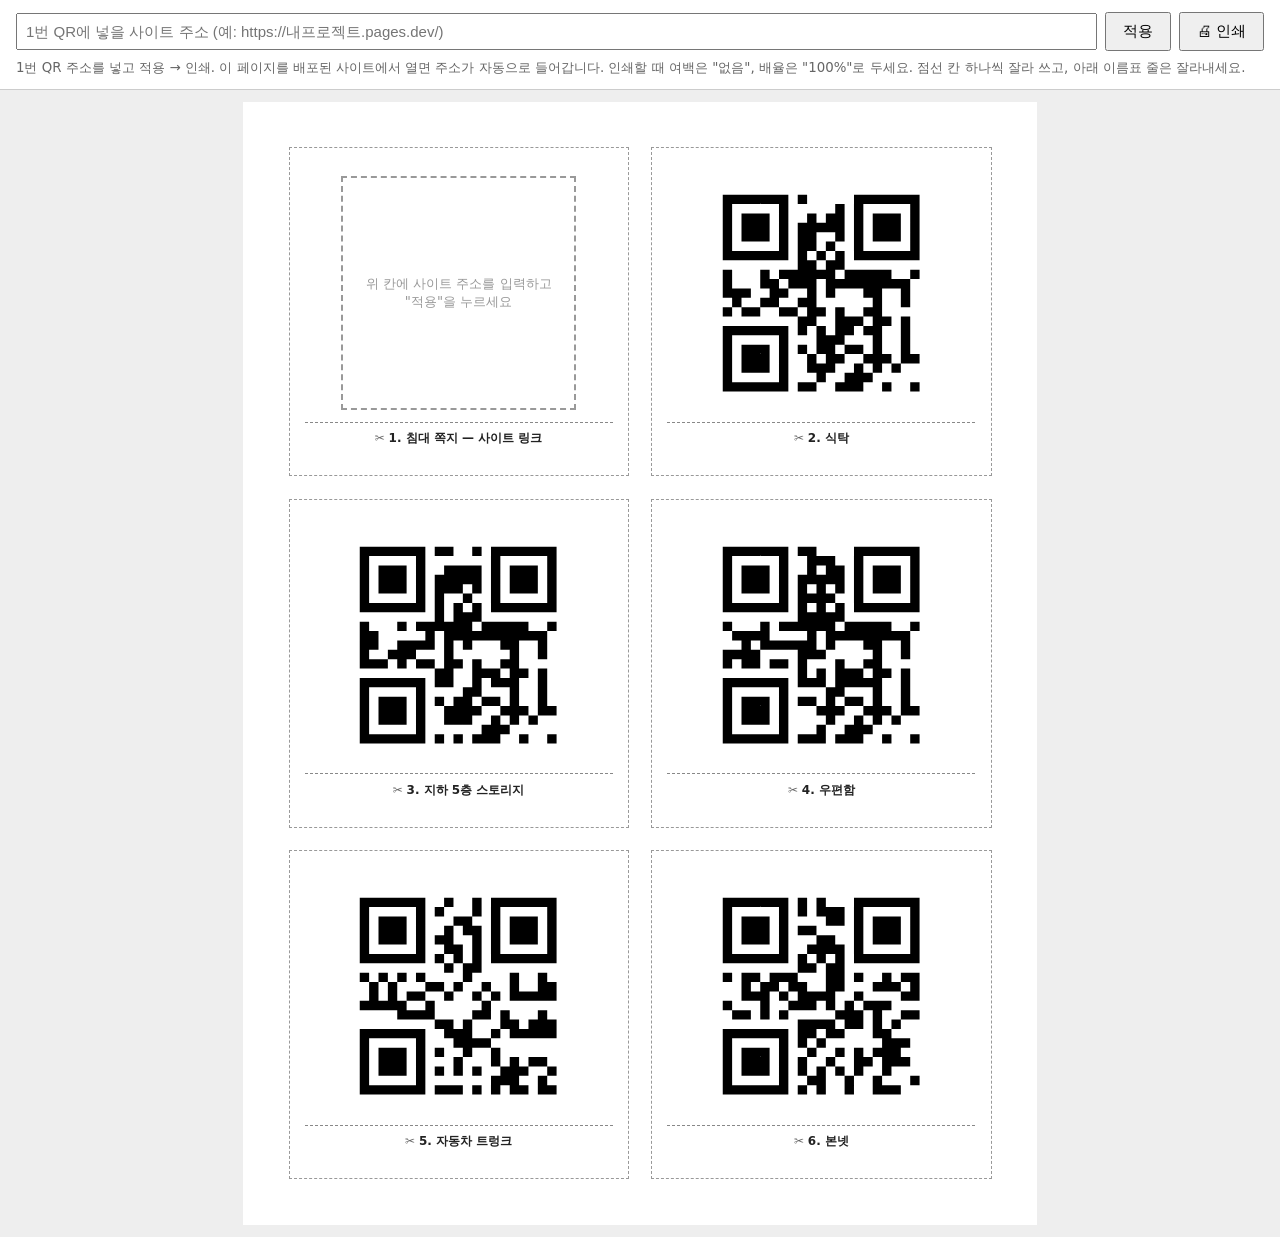
==== tools/qr-print.html @ 16299cb5 "1주년 미션 PWA 초기 커밋 Co-Authored-By: Claude Sonnet 5.5 <noreply@anthropic.com>" ====
<!doctype html>
<html lang="ko">
<head>
<meta charset="utf-8">
<meta name="viewport" content="width=device-width, initial-scale=1">
<title>QR 인쇄용</title>
<style>
  @page { size: A4; margin: 0; }
  * { box-sizing: border-box; }
  body { margin: 0; font-family: system-ui, "Apple SD Gothic Neo", "Noto Sans KR", sans-serif; background: #eee; color: #111; }

  /* 화면에서만 보이는 설정 바 */
  #bar { position: sticky; top: 0; background: #fff; padding: 12px 16px; border-bottom: 1px solid #ccc; display: flex; flex-wrap: wrap; gap: 8px; align-items: center; z-index: 5; }
  #bar input { flex: 1; min-width: 260px; padding: 8px; font-size: 15px; }
  #bar button { padding: 8px 16px; font-size: 15px; }
  #bar small { width: 100%; color: #666; }

  .sheet { width: 210mm; height: 297mm; margin: 12px auto; background: #fff; padding: 12mm; display: grid; grid-template-columns: 1fr 1fr; grid-template-rows: repeat(3, 1fr); gap: 6mm; }
  .item { border: 1px dashed #999; display: flex; flex-direction: column; align-items: center; justify-content: center; padding: 4mm; }
  .qr { width: 62mm; height: 62mm; }
  .qr svg { width: 100%; height: 100%; display: block; }
  .empty { width: 62mm; height: 62mm; border: 2px dashed #999; display: flex; align-items: center; justify-content: center; color: #999; text-align: center; padding: 4mm; font-size: 10pt; }
  /* QR 아래 이름표: 점선 박스째로 잘라서 쓰고, 이름표 줄은 잘라내세요 */
  .cut { margin-top: 3mm; width: 100%; border-top: 1px dashed #888; text-align: center; padding-top: 2mm; font-size: 9pt; color: #666; word-break: break-all; }
  .cut b { color: #222; }

  @media print {
    body { background: #fff; }
    #bar { display: none; }
    .sheet { margin: 0; }
  }
</style>
</head>
<body>
<div id="bar">
  <input id="url" placeholder="1번 QR에 넣을 사이트 주소 (예: https://내프로젝트.pages.dev/)">
  <button id="save">적용</button>
  <button onclick="print()">🖨 인쇄</button>
  <small>1번 QR 주소를 넣고 적용 → 인쇄. 이 페이지를 배포된 사이트에서 열면 주소가 자동으로 들어갑니다. 인쇄할 때 여백은 "없음", 배율은 "100%"로 두세요. 점선 칸 하나씩 잘라 쓰고, 아래 이름표 줄은 잘라내세요.</small>
</div>
<div class="sheet" id="pages"></div>

<script src="../lib/qrcode.js"></script>
<script>
// 2번 이후는 stages.js 의 answerHash 와 짝이 맞는 글자입니다. (바꾸면 해시도 바꿔야 함)
const ITEMS = [
  { label: '1. 침대 쪽지 — 사이트 링크', url: true },
  { label: '2. 식탁',     text: 'memory-01' },
  { label: '3. 지하 5층 스토리지', text: 'memory-02' },
  { label: '4. 우편함',   text: 'memory-03' },
  { label: '5. 자동차 트렁크', text: 'memory-04' },
  { label: '6. 본넷',     text: 'memory-05' }
];

const $ = id => document.getElementById(id);
const KEY = 'anniv-qr-url';

function initialUrl() {
  const q = new URLSearchParams(location.search).get('url');
  if (q) return q;
  try { const v = localStorage.getItem(KEY); if (v) return v; } catch (e) {}
  if (/^https:/.test(location.protocol)) return location.origin + '/';
  return '';
}

function svgFor(text) {
  const qr = qrcode(0, 'M');
  qr.addData(text);
  qr.make();
  return qr.createSvgTag({ scalable: true, margin: 4 });
}

function render() {
  const url = $('url').value.trim();
  $('pages').innerHTML = '';
  ITEMS.forEach(it => {
    const text = it.url ? url : it.text;
    const page = document.createElement('div');
    page.className = 'item';
    const box = document.createElement('div');
    if (text) { box.className = 'qr'; box.innerHTML = svgFor(text); }
    else { box.className = 'empty'; box.textContent = '위 칸에 사이트 주소를 입력하고 "적용"을 누르세요'; }
    const cut = document.createElement('div');
    cut.className = 'cut';
    cut.innerHTML = '✂ <b>' + it.label + '</b>' + '';
    page.append(box, cut);
    $('pages').append(page);
  });
}

$('url').value = initialUrl();
$('save').onclick = () => { try { localStorage.setItem(KEY, $('url').value.trim()); } catch (e) {} render(); };
render();
</script>
</body>
</html>
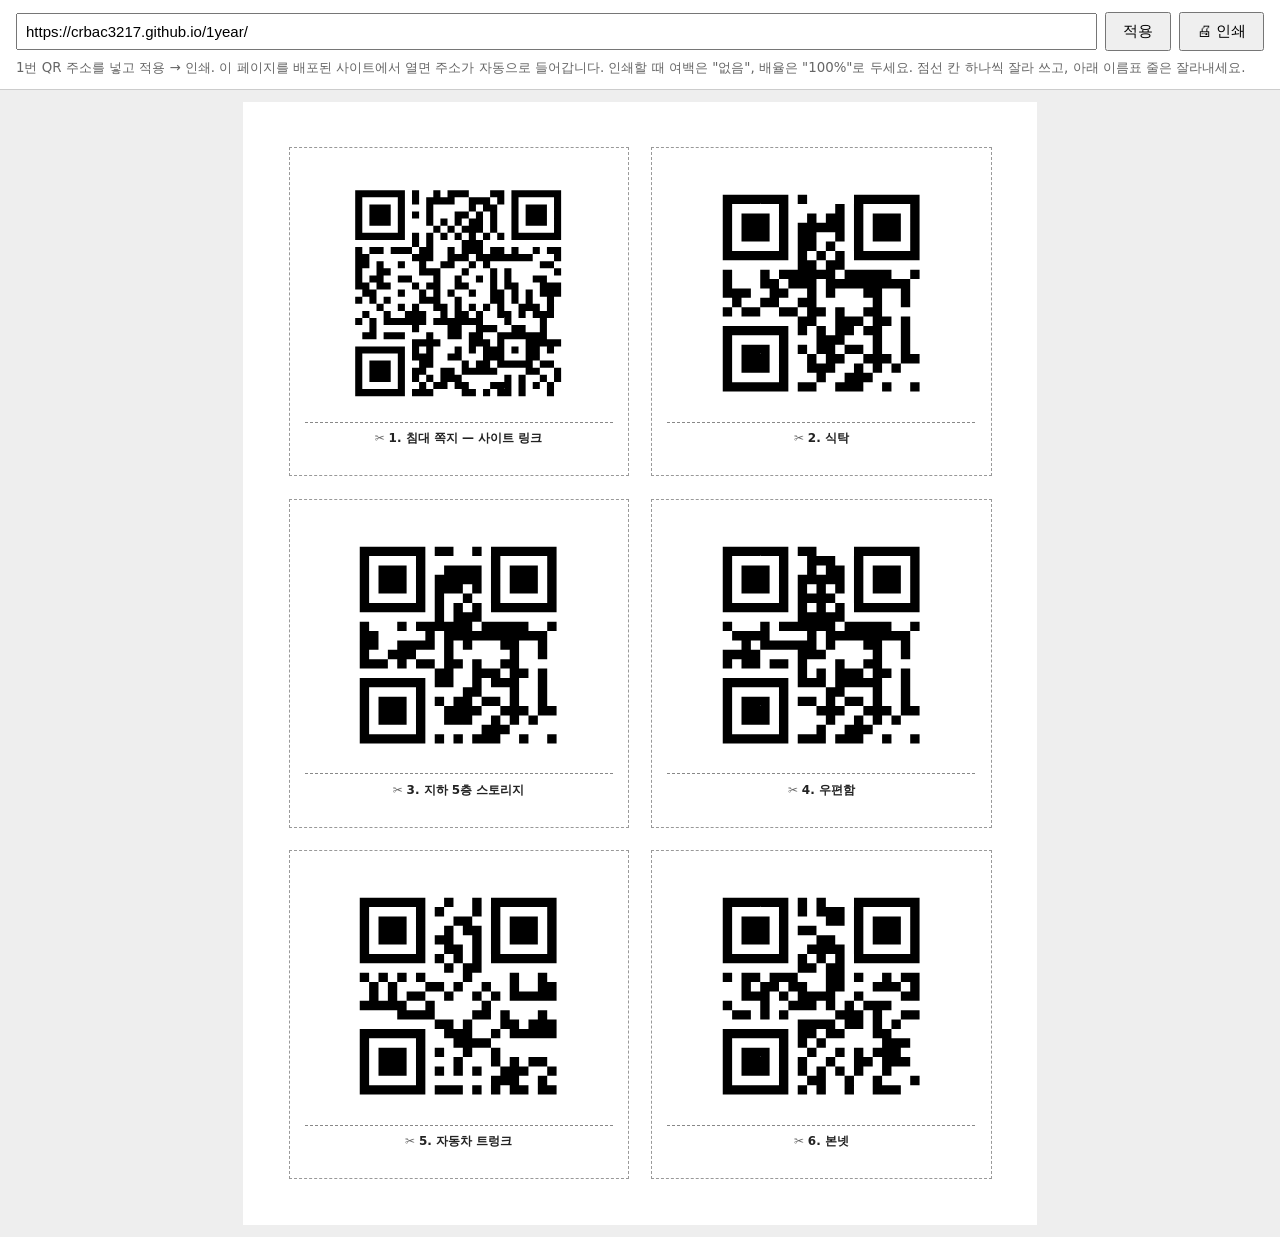
==== commit 18795b16: "QR 인쇄 페이지 기본 주소를 GitHub Pages 주소로 Co-Authored-By: Claude Sonnet 5.5 <noreply@anthropic.com>" ====
--- a/tools/qr-print.html
+++ b/tools/qr-print.html
@@ -60,7 +60,7 @@
   if (q) return q;
   try { const v = localStorage.getItem(KEY); if (v) return v; } catch (e) {}
   if (/^https:/.test(location.protocol)) return location.origin + '/';
-  return '';
+  return 'https://crbac3217.github.io/1year/';
 }
 
 function svgFor(text) {
